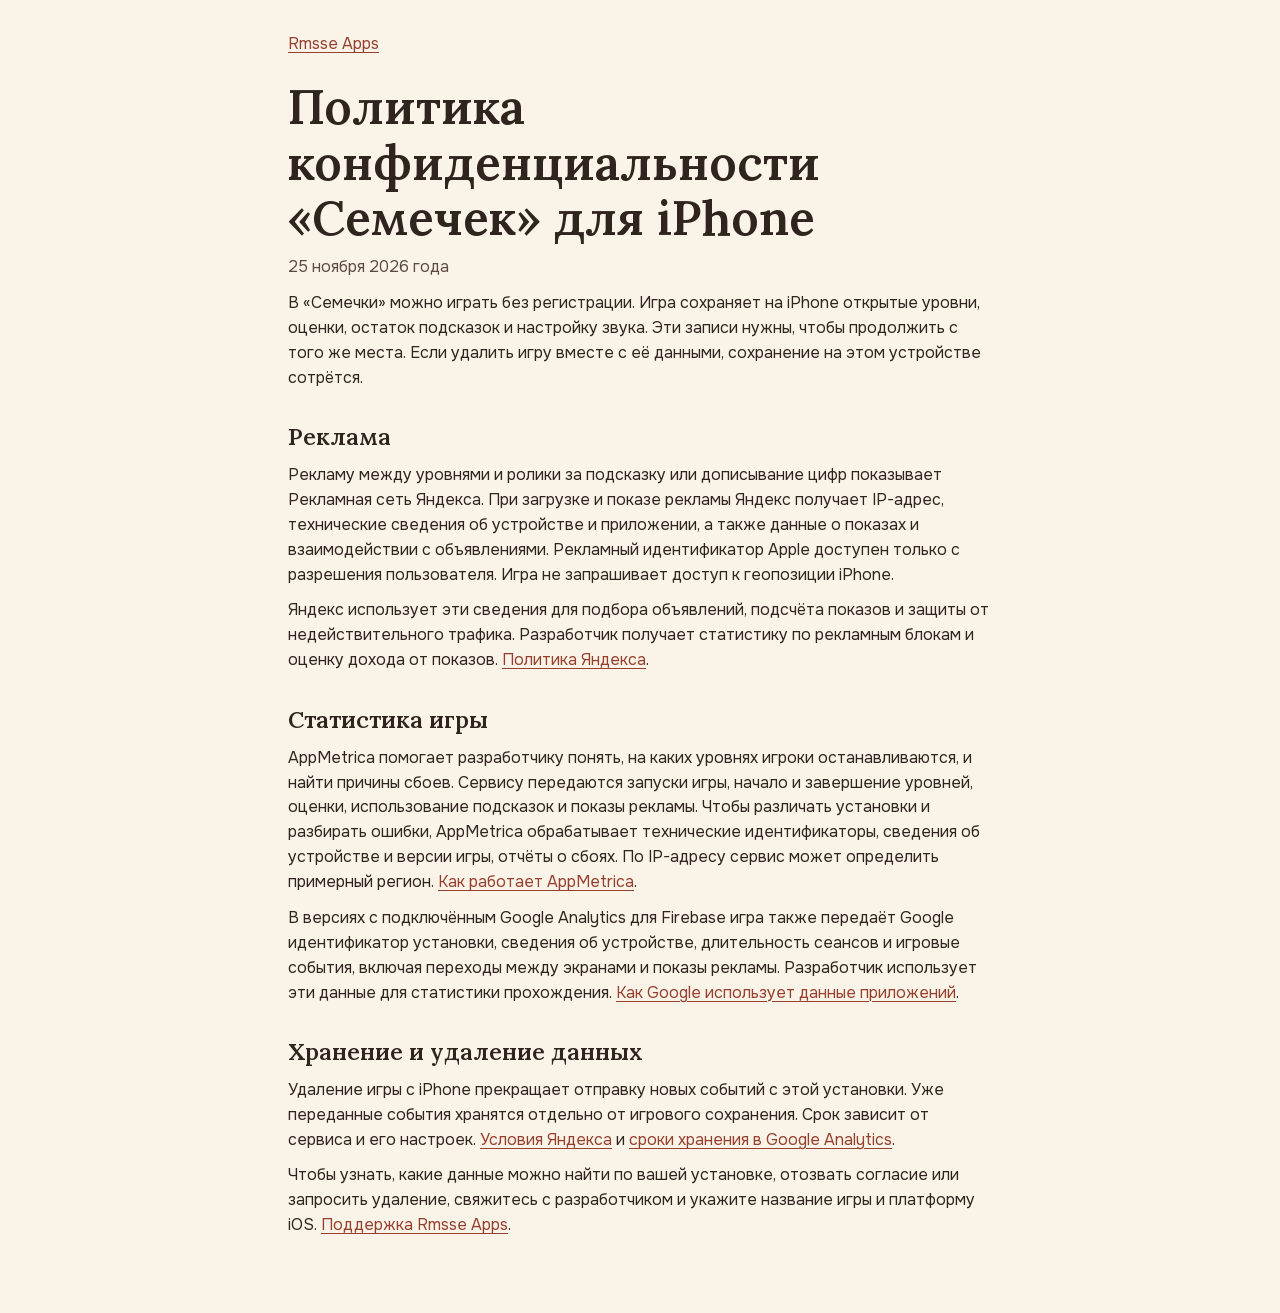
==== semechki/privacy/index.html @ 09156716 "Добавить политику «Семечек» для iPhone" ====
<!doctype html>
<html lang="ru">
<head>
  <meta charset="utf-8">
  <meta name="viewport" content="width=device-width, initial-scale=1">
  <meta name="theme-color" content="#f9f3e8">
  <title>Политика конфиденциальности «Семечек» для iPhone · Rmsse Apps</title>
  <link rel="stylesheet" href="/site.css">
  <style>
    main.policy { width: min(100% - 2.5rem, 44rem); margin: 0 auto; padding: 2rem 0 4rem; }
    .policy h1 { font: 600 clamp(1.9rem, 1.45rem + 2.1vw, 3rem)/1.15 var(--serif, Georgia, serif); margin: 1.4rem 0 .55rem; }
    .policy h2 { font: 600 1.45rem/1.3 var(--serif, Georgia, serif); margin: 2rem 0 .65rem; }
    .policy p { margin: .65rem 0; }
    .policy time { color: var(--muted, #5d4b40); }
    .policy a { color: var(--clay, #963f2e); }
  </style>
</head>
<body>
  <main class="policy">
    <a href="/">Rmsse Apps</a>
    <h1>Политика конфиденциальности «Семечек» для iPhone</h1>
    <p><time datetime="2026-11-25">25 ноября 2026 года</time></p>
    <p>В «Семечки» можно играть без регистрации. Игра сохраняет на iPhone открытые уровни, оценки, остаток подсказок и настройку звука. Эти записи нужны, чтобы продолжить с того же места. Если удалить игру вместе с её данными, сохранение на этом устройстве сотрётся.</p>

    <h2>Реклама</h2>
    <p>Рекламу между уровнями и ролики за подсказку или дописывание цифр показывает Рекламная сеть Яндекса. При загрузке и показе рекламы Яндекс получает IP-адрес, технические сведения об устройстве и приложении, а также данные о показах и взаимодействии с объявлениями. Рекламный идентификатор Apple доступен только с разрешения пользователя. Игра не запрашивает доступ к геопозиции iPhone.</p>
    <p>Яндекс использует эти сведения для подбора объявлений, подсчёта показов и защиты от недействительного трафика. Разработчик получает статистику по рекламным блокам и оценку дохода от показов. <a href="https://yandex.ru/legal/confidential/">Политика Яндекса</a>.</p>

    <h2>Статистика игры</h2>
    <p>AppMetrica помогает разработчику понять, на каких уровнях игроки останавливаются, и найти причины сбоев. Сервису передаются запуски игры, начало и завершение уровней, оценки, использование подсказок и показы рекламы. Чтобы различать установки и разбирать ошибки, AppMetrica обрабатывает технические идентификаторы, сведения об устройстве и версии игры, отчёты о сбоях. По IP-адресу сервис может определить примерный регион. <a href="https://appmetrica.yandex.ru/docs/ru/data-collection/index">Как работает AppMetrica</a>.</p>
    <p>В версиях с подключённым Google Analytics для Firebase игра также передаёт Google идентификатор установки, сведения об устройстве, длительность сеансов и игровые события, включая переходы между экранами и показы рекламы. Разработчик использует эти данные для статистики прохождения. <a href="https://policies.google.com/technologies/partner-sites?hl=ru">Как Google использует данные приложений</a>.</p>

    <h2>Хранение и удаление данных</h2>
    <p>Удаление игры с iPhone прекращает отправку новых событий с этой установки. Уже переданные события хранятся отдельно от игрового сохранения. Срок зависит от сервиса и его настроек. <a href="https://yandex.ru/legal/confidential/">Условия Яндекса</a> и <a href="https://support.google.com/analytics/answer/7667196?hl=ru">сроки хранения в Google Analytics</a>.</p>
    <p>Чтобы узнать, какие данные можно найти по вашей установке, отозвать согласие или запросить удаление, свяжитесь с разработчиком и укажите название игры и платформу iOS. <a href="https://romiusse.github.io/#support">Поддержка Rmsse Apps</a>.</p>
  </main>
</body>
</html>
---- site.css ----
@font-face {
  font-family: Lora;
  font-style: normal;
  font-weight: 600 700;
  font-display: swap;
  src: url(assets/fonts/lora-cyrillic.woff2) format("woff2");
  unicode-range: U+0400-045F,U+0490-0491,U+04B0-04B1,U+2116;
}

@font-face {
  font-family: Lora;
  font-style: normal;
  font-weight: 600 700;
  font-display: swap;
  src: url(assets/fonts/lora-latin.woff2) format("woff2");
  unicode-range: U+0000-00FF,U+0131,U+0152-0153,U+02BB-02BC,U+02C6,U+02DA,U+02DC,U+2000-206F,U+2074,U+20AC,U+2122,U+2191,U+2193,U+2212,U+2215,U+FEFF,U+FFFD;
}

@font-face {
  font-family: Onest;
  font-style: normal;
  font-weight: 400 700;
  font-display: swap;
  src: url(assets/fonts/onest-cyrillic.woff2) format("woff2");
  unicode-range: U+0400-045F,U+0490-0491,U+04B0-04B1,U+2116;
}

@font-face {
  font-family: Onest;
  font-style: normal;
  font-weight: 400 700;
  font-display: swap;
  src: url(assets/fonts/onest-latin.woff2) format("woff2");
  unicode-range: U+0000-00FF,U+0131,U+0152-0153,U+02BB-02BC,U+02C6,U+02DA,U+02DC,U+2000-206F,U+2074,U+20AC,U+2122,U+2191,U+2193,U+2212,U+2215,U+FEFF,U+FFFD;
}

:root {
  color-scheme: light;
  --paper: #f9f3e8;
  --card: #fffaf1;
  --ink: #30241e;
  --muted: #5d4b40;
  --line: #e6dacc;
  --clay: #963f2e;
  --clay-hover: #763022;
  --serif: Lora, Georgia, serif;
  --sans: Onest, system-ui, sans-serif;
}

*, *::before, *::after { box-sizing: border-box; }

html { scroll-behavior: smooth; }

body {
  margin: 0;
  background: var(--paper);
  color: var(--ink);
  font: 400 1rem/1.56 var(--sans);
  -webkit-font-smoothing: antialiased;
}

a { color: inherit; text-decoration-thickness: 1px; text-underline-offset: 0.19em; }

:focus-visible {
  outline: 3px solid #2d60a8;
  outline-offset: 5px;
}

.skip {
  position: fixed;
  z-index: 2;
  top: 12px;
  left: 12px;
  padding: 10px 14px;
  background: var(--card);
  border-radius: 6px;
  transform: translateY(-200%);
}

.skip:focus { transform: translateY(0); }

.shell { width: min(1248px, calc(100% - 96px)); margin-inline: auto; }

.top { border-bottom: 1px solid var(--line); }

.top-inner {
  min-height: 77px;
  display: flex;
  align-items: center;
  justify-content: space-between;
  gap: 16px;
}

.wordmark {
  display: inline-flex;
  align-items: center;
  gap: 13px;
  font: 700 clamp(1.1rem, 2vw, 1.38rem)/1.15 var(--serif);
  letter-spacing: -0.045em;
  text-decoration: none;
  white-space: nowrap;
}

.mark {
  position: relative;
  flex: 0 0 auto;
  width: 24px;
  height: 24px;
  border-radius: 7px 12px 7px 12px;
  transform: rotate(-11deg);
  background: var(--clay);
}

.mark::after {
  position: absolute;
  content: "";
  inset: 6px;
  border: 2px solid #fff4e1;
  border-radius: 50%;
}

nav { display: flex; align-items: center; gap: clamp(18px, 3vw, 40px); }

nav a {
  display: inline-flex;
  align-items: center;
  min-height: 44px;
  color: var(--muted);
  font-size: 0.94rem;
  font-weight: 600;
  text-decoration: none;
}

nav a:hover { color: var(--clay); text-decoration: underline; }

.hero {
  display: grid;
  grid-template-columns: minmax(0, 0.93fr) minmax(0, 1.32fr);
  align-items: center;
  gap: clamp(32px, 4vw, 62px);
  padding-block: clamp(44px, 5.4vw, 82px) clamp(60px, 6vw, 88px);
}

.hero h1, .catalog h2, .game h3, footer h2 { margin: 0; font-family: var(--serif); }

.hero h1 {
  max-width: 11ch;
  font-weight: 700;
  font-size: clamp(2.55rem, 5.05vw, 4.6rem);
  line-height: 1.02;
  letter-spacing: -0.055em;
}

.hero p {
  max-width: 35ch;
  margin: 25px 0 28px;
  color: var(--muted);
  font-size: clamp(1.05rem, 1.4vw, 1.22rem);
  line-height: 1.53;
  text-wrap: pretty;
}

.hero-picture {
  display: block;
  overflow: hidden;
  border-radius: 24px;
  background: #e8cba4;
  aspect-ratio: 3 / 2;
}

.hero-picture img, .cover { display: block; width: 100%; height: 100%; object-fit: cover; }

.action {
  display: inline-flex;
  width: fit-content;
  min-height: 46px;
  align-items: center;
  justify-content: center;
  padding: 0.65em 1.16em;
  border: 1px solid transparent;
  border-radius: 8px;
  text-decoration: none;
  font-weight: 700;
  line-height: 1.2;
  transition: background-color 160ms ease, color 160ms ease, border-color 160ms ease;
}

.primary { min-height: 50px; background: var(--clay); color: #fff8ec; }
.primary:hover { background: var(--clay-hover); }

.catalog {
  padding-block: clamp(25px, 3vw, 44px) clamp(54px, 7vw, 94px);
  border-top: 1px solid var(--line);
  scroll-margin-top: 12px;
}

.catalog h2 {
  margin-bottom: clamp(23px, 3vw, 37px);
  font-size: clamp(2.05rem, 3.4vw, 3.35rem);
  font-weight: 700;
  letter-spacing: -0.06em;
  line-height: 1.12;
}

.game-grid { display: grid; grid-template-columns: repeat(3, minmax(0, 1fr)); gap: 20px; }

.game {
  display: flex;
  flex-direction: column;
  min-width: 0;
  border: 1px solid var(--line);
  border-radius: 17px;
  background: var(--card);
}

.cover {
  height: auto;
  aspect-ratio: 1.78;
  border-radius: 16px 16px 0 0;
  background: #e7d3b8;
}

.semechki .cover { background: #cbdaeb; }
.kotiki .cover { background: #e9c5b0; }

.game-body {
  position: relative;
  display: flex;
  flex: 1;
  flex-direction: column;
  align-items: flex-start;
  padding: 53px clamp(17px, 2vw, 27px) 25px;
}

.game-icon {
  position: absolute;
  top: -34px;
  left: clamp(17px, 2vw, 27px);
  width: 70px;
  height: 70px;
  border: 4px solid var(--card);
  border-radius: 19px;
  background: var(--card);
  object-fit: cover;
}

.game h3 {
  font-size: clamp(1.27rem, 2.22vw, 1.9rem);
  font-weight: 700;
  letter-spacing: -0.045em;
  line-height: 1.17;
}

.game-body > p:not(.availability) {
  margin: 11px 0 21px;
  color: var(--muted);
  line-height: 1.5;
  text-wrap: pretty;
}

.store, .game-body .availability { margin-top: auto; }

.store { color: var(--ink); border-color: #cbb7a5; }
.store:hover { color: var(--clay-hover); border-color: #ac7667; background: #f6e9dc; }

.privacy-link {
  margin-top: 12px;
  color: var(--clay);
  font-size: 0.94rem;
  text-underline-offset: 0.18em;
}

.privacy-policy {
  max-width: 72ch;
  border-top: 1px solid var(--line);
  line-height: 1.6;
  overflow-wrap: anywhere;
  scroll-margin-top: 1.5rem;
}

.privacy-policy:last-child { margin-bottom: 2rem; }
.privacy-policy summary { padding: 12px 0; color: var(--clay); cursor: pointer; }
.privacy-policy summary:hover { color: var(--clay-hover); }
.privacy-policy summary h2 { display: inline; margin: 0; font-size: 1rem; line-height: 1.4; }
.privacy-policy[open] { padding-bottom: 1rem; }
.privacy-policy h3 { margin: 1.5em 0 0.4em; font-size: 1.2rem; }
.privacy-policy p, .privacy-policy ul { margin: 0.65em 0; }
.privacy-policy ul { padding-inline-start: 1.4em; }
.privacy-policy a { color: var(--clay); text-decoration: underline; text-underline-offset: 0.18em; }

.availability {
  display: flex;
  align-items: center;
  min-height: 46px;
  margin-bottom: 0;
  color: var(--muted);
  font-size: 0.94rem;
  font-weight: 600;
}

.footer-inner {
  display: flex;
  align-items: baseline;
  justify-content: space-between;
  gap: 12px 24px;
  flex-wrap: wrap;
  border-top: 1px solid var(--line);
  padding-block: 25px 43px;
}

footer h2 { font-size: 1.36rem; letter-spacing: -0.045em; }
footer a { color: var(--clay); overflow-wrap: anywhere; font-weight: 600; }

@media (max-width: 1050px) {
  .shell { width: calc(100% - 64px); }
  .hero { gap: 29px; }
  .hero h1 { font-size: clamp(2.45rem, 5.3vw, 3.7rem); }
  .hero p { margin-block: 19px 23px; }
  .game-grid { gap: 14px; }
}

@media (max-width: 799px) {
  .shell { width: calc(100% - 36px); }
  .top-inner { min-height: 65px; }
  .hero { grid-template-columns: 1fr; gap: 27px; padding-block: 38px 44px; }
  .hero h1 { max-width: 13ch; font-size: clamp(2.15rem, 8.5vw, 4rem); }
  .hero-break { display: none; }
  .hero p { margin-block: 18px 22px; }
  .hero-picture { border-radius: 16px; }
  .game-grid { grid-template-columns: repeat(2, minmax(0, 1fr)); gap: 16px; }
  .game h3 { font-size: clamp(1.38rem, 3.8vw, 1.75rem); }
  .footer-inner { padding-bottom: 32px; }
}

@media (max-width: 539px) {
  .game-grid { grid-template-columns: 1fr; }
  .wordmark { gap: 8px; }
  .mark { width: 21px; height: 21px; }
  .mark::after { inset: 5px; }
  nav { gap: 13px; }
  nav a { font-size: 0.88rem; }
}

@media (prefers-reduced-motion: reduce) {
  html { scroll-behavior: auto; }
  .action { transition: none; }
}
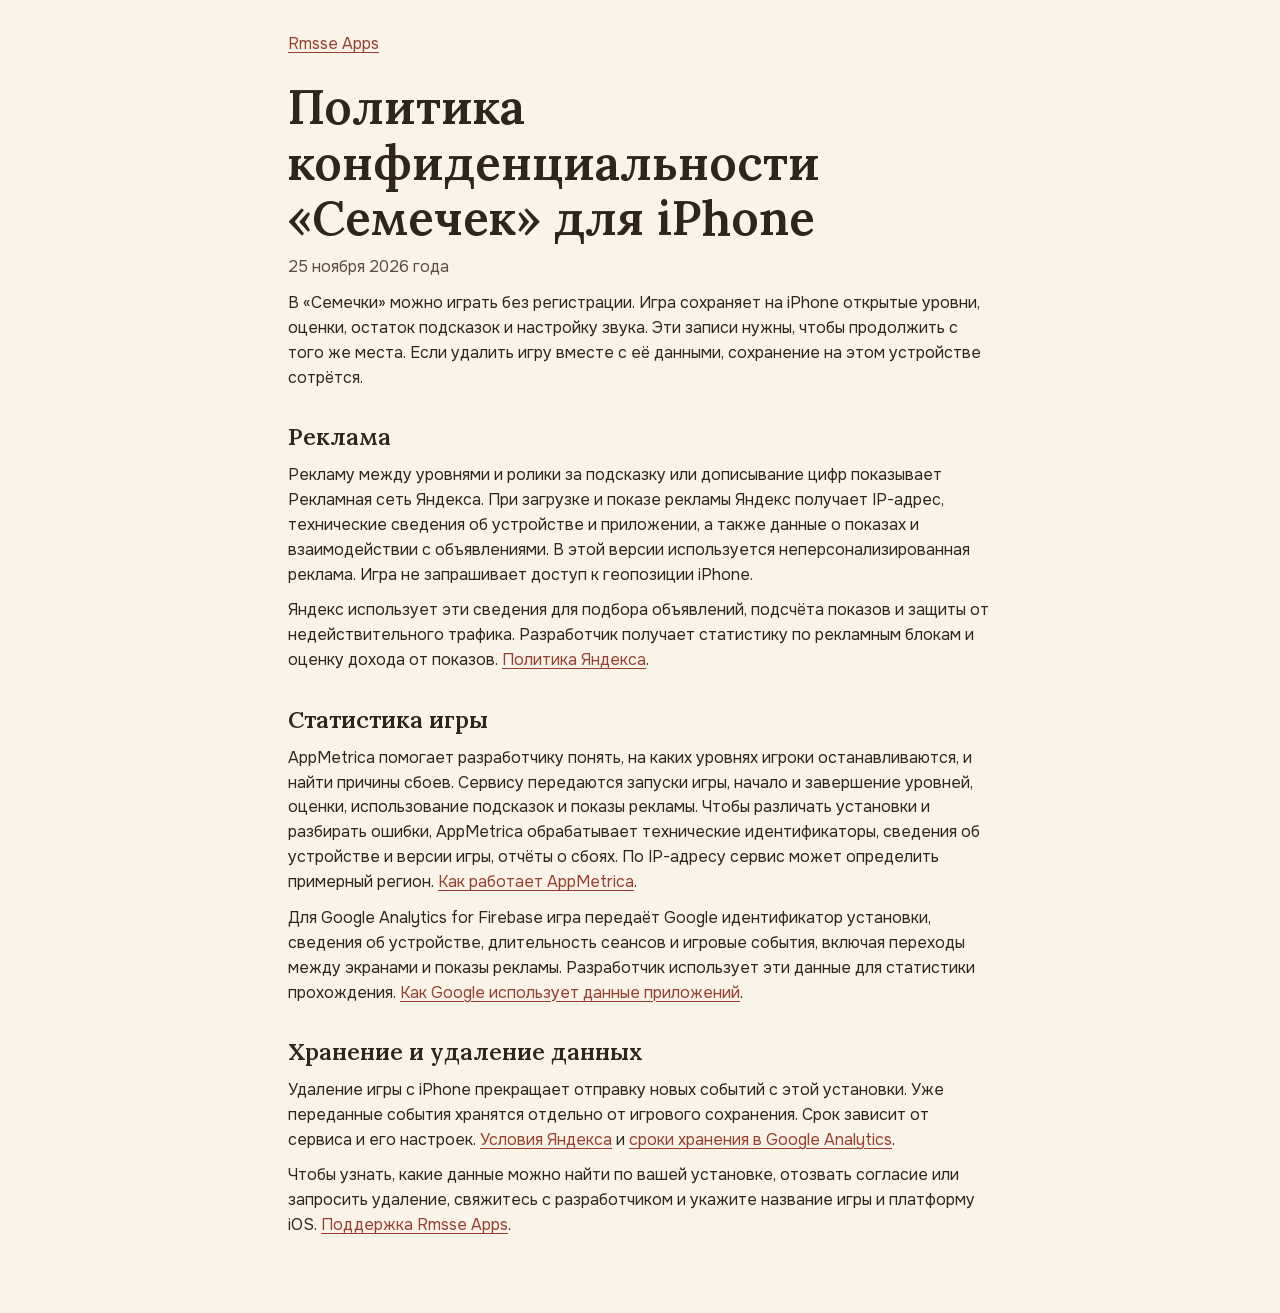
==== commit 6c55e94a: "Уточнить настройки рекламы и аналитики «Семечек» для iPhone" ====
--- a/semechki/privacy/index.html
+++ b/semechki/privacy/index.html
@@ -23,12 +23,12 @@
     <p>В «Семечки» можно играть без регистрации. Игра сохраняет на iPhone открытые уровни, оценки, остаток подсказок и настройку звука. Эти записи нужны, чтобы продолжить с того же места. Если удалить игру вместе с её данными, сохранение на этом устройстве сотрётся.</p>
 
     <h2>Реклама</h2>
-    <p>Рекламу между уровнями и ролики за подсказку или дописывание цифр показывает Рекламная сеть Яндекса. При загрузке и показе рекламы Яндекс получает IP-адрес, технические сведения об устройстве и приложении, а также данные о показах и взаимодействии с объявлениями. Рекламный идентификатор Apple доступен только с разрешения пользователя. Игра не запрашивает доступ к геопозиции iPhone.</p>
+    <p>Рекламу между уровнями и ролики за подсказку или дописывание цифр показывает Рекламная сеть Яндекса. При загрузке и показе рекламы Яндекс получает IP-адрес, технические сведения об устройстве и приложении, а также данные о показах и взаимодействии с объявлениями. В этой версии используется неперсонализированная реклама. Игра не запрашивает доступ к геопозиции iPhone.</p>
     <p>Яндекс использует эти сведения для подбора объявлений, подсчёта показов и защиты от недействительного трафика. Разработчик получает статистику по рекламным блокам и оценку дохода от показов. <a href="https://yandex.ru/legal/confidential/">Политика Яндекса</a>.</p>
 
     <h2>Статистика игры</h2>
     <p>AppMetrica помогает разработчику понять, на каких уровнях игроки останавливаются, и найти причины сбоев. Сервису передаются запуски игры, начало и завершение уровней, оценки, использование подсказок и показы рекламы. Чтобы различать установки и разбирать ошибки, AppMetrica обрабатывает технические идентификаторы, сведения об устройстве и версии игры, отчёты о сбоях. По IP-адресу сервис может определить примерный регион. <a href="https://appmetrica.yandex.ru/docs/ru/data-collection/index">Как работает AppMetrica</a>.</p>
-    <p>В версиях с подключённым Google Analytics для Firebase игра также передаёт Google идентификатор установки, сведения об устройстве, длительность сеансов и игровые события, включая переходы между экранами и показы рекламы. Разработчик использует эти данные для статистики прохождения. <a href="https://policies.google.com/technologies/partner-sites?hl=ru">Как Google использует данные приложений</a>.</p>
+    <p>Для Google Analytics for Firebase игра передаёт Google идентификатор установки, сведения об устройстве, длительность сеансов и игровые события, включая переходы между экранами и показы рекламы. Разработчик использует эти данные для статистики прохождения. <a href="https://policies.google.com/technologies/partner-sites?hl=ru">Как Google использует данные приложений</a>.</p>
 
     <h2>Хранение и удаление данных</h2>
     <p>Удаление игры с iPhone прекращает отправку новых событий с этой установки. Уже переданные события хранятся отдельно от игрового сохранения. Срок зависит от сервиса и его настроек. <a href="https://yandex.ru/legal/confidential/">Условия Яндекса</a> и <a href="https://support.google.com/analytics/answer/7667196?hl=ru">сроки хранения в Google Analytics</a>.</p>
